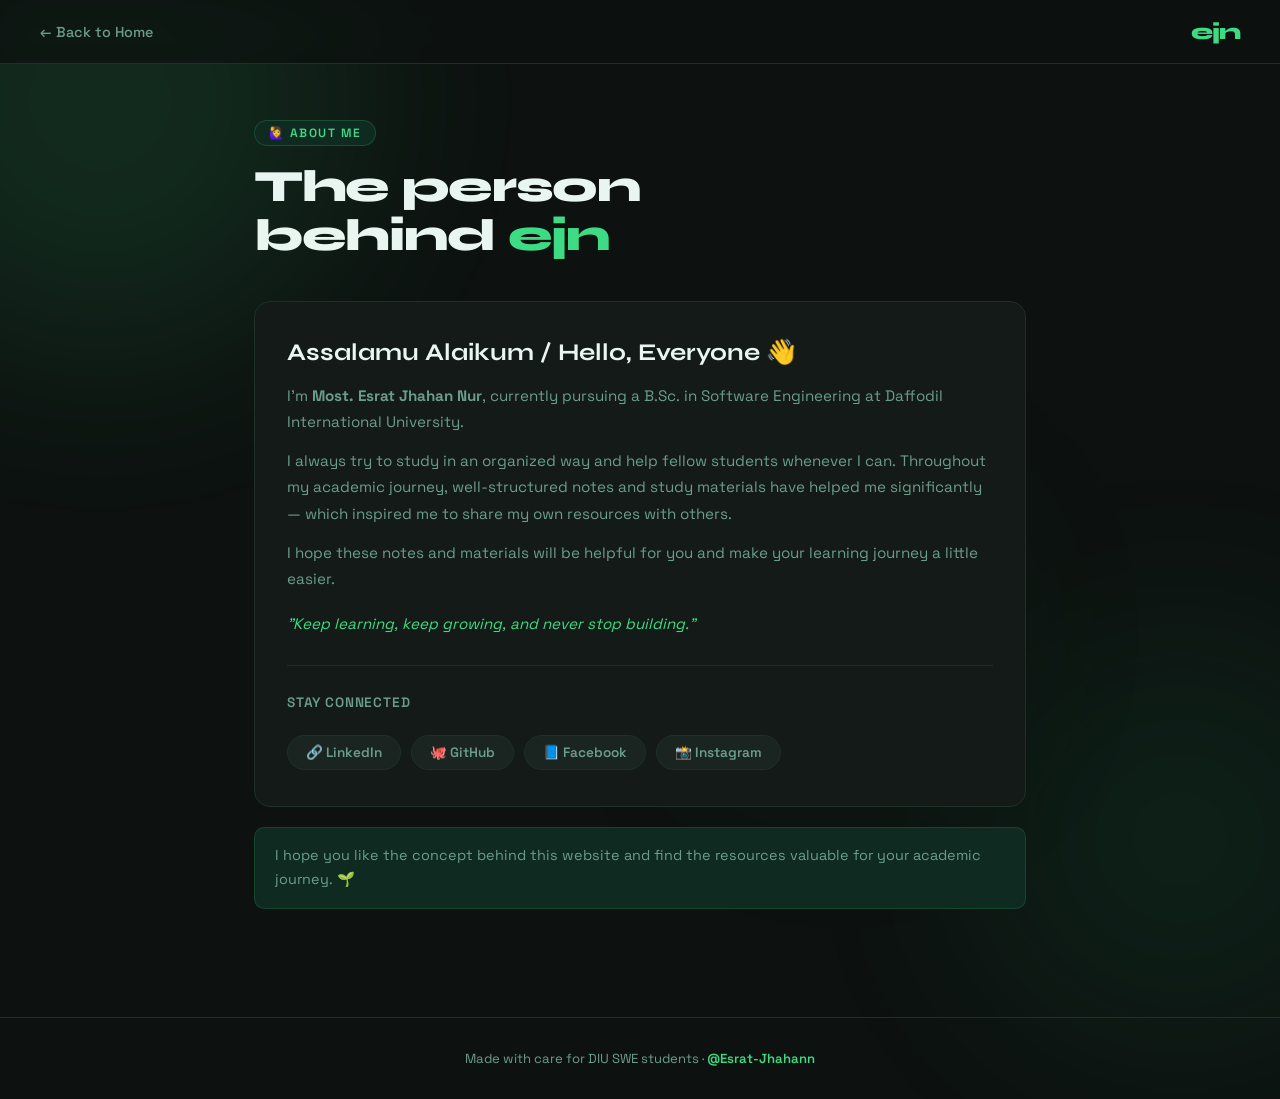
==== pages/about.html @ e7eee7cf "Add all files" ====
<!DOCTYPE html>
<html lang="en">
<head>
  <meta charset="UTF-8" />
  <meta name="viewport" content="width=device-width, initial-scale=1.0" />
  <title>About — EJN</title>
  <link rel="stylesheet" href="../style.css" />
  <link href="https://fonts.googleapis.com/css2?family=Space+Grotesk:wght@300;400;500;600;700&family=Syne:wght@400;600;700;800&display=swap" rel="stylesheet" />
</head>
<body>

  <div class="bg-blob blob-1"></div>
  <div class="bg-blob blob-2"></div>
  <div class="bg-blob blob-3"></div>

  <header class="back-nav">
    <a href="../index.html" class="back-btn">← Back to Home</a>
    <div class="back-logo">ejn</div>
  </header>

  <main class="subpage">
    <div class="subpage-header">
      <div class="subpage-tag">🙋‍♀️ About Me</div>
      <h1 class="subpage-title">The person<br/>behind <span style="color:var(--accent);">ejn</span></h1>
    </div>

    <div class="about-card">
      <div class="about-greeting">Assalamu Alaikum / Hello, Everyone 👋</div>
      <div class="about-body">
        <p>I'm <strong>Most. Esrat Jhahan Nur</strong>, currently pursuing a B.Sc. in Software Engineering at Daffodil International University.</p>
        <p>I always try to study in an organized way and help fellow students whenever I can. Throughout my academic journey, well-structured notes and study materials have helped me significantly — which inspired me to share my own resources with others.</p>
        <p>I hope these notes and materials will be helpful for you and make your learning journey a little easier.</p>
        <p style="margin-top: 18px; font-style: italic; color: var(--accent);">"Keep learning, keep growing, and never stop building."</p>
      </div>

      <div class="divider"></div>

      <div style="font-size:0.85rem; font-weight:600; color:var(--text-muted); margin-bottom:12px; letter-spacing:0.06em; text-transform:uppercase;">Stay connected</div>
      <div class="social-links">
        <a href="https://www.linkedin.com/in/esratjhahann" target="_blank" class="social-link">🔗 LinkedIn</a>
        <a href="https://github.com/es-ratt" target="_blank" class="social-link">🐙 GitHub</a>
        <a href="https://www.facebook.com/profile.php?id=61583359276476" target="_blank" class="social-link">📘 Facebook</a>
        <a href="https://www.instagram.com/its.esratt/" target="_blank" class="social-link">📸 Instagram</a>
      </div>
    </div>

    <div class="info-box">
      I hope you like the concept behind this website and find the resources valuable for your academic journey. 🌱
    </div>

  </main>

  <footer class="site-footer">
    <p>Made with care for DIU SWE students · <a href="https://www.facebook.com/profile.php?id=61583359276476" target="_blank">@Esrat-Jhahann</a></p>
  </footer>

  <script src="../script.js"></script>
</body>
</html>
---- style.css ----
/* =========================================
   EJN — Global Stylesheet
   Color palette (Dark Green Theme):
   --bg:        #0D1210  (deep dark)
   --surface:   #131A17  (dark green-tinted surface)
   --surface2:  #1A2420  (slightly lighter surface)
   --border:    #1F2E29  (subtle green border)
   --accent:    #3DDC84  (bright mint green)
   --accent2:   #1B8A5A  (forest green)
   --text-main: #E8F5F0  (soft white)
   --text-muted:#6B9E8A  (muted green-grey)
   --highlight: #0F2A20  (dark green tint)
   --highlight2:#112218  (deeper green tint)
   ========================================= */

*, *::before, *::after { box-sizing: border-box; margin: 0; padding: 0; }

:root {
  --bg: #0D1210;
  --surface: #131A17;
  --surface2: #1A2420;
  --border: #1F3028;
  --accent: #3DDC84;
  --accent2: #1B8A5A;
  --text-main: #E8F5F0;
  --text-muted: #6B9E8A;
  --highlight: #0F2A20;
  --highlight2: #112218;
  --radius: 16px;
  --radius-sm: 10px;
  --transition: 0.25s cubic-bezier(0.4,0,0.2,1);
  --font-display: 'Syne', sans-serif;
  --font-body: 'Space Grotesk', sans-serif;
}

html { scroll-behavior: smooth; }

body {
  font-family: var(--font-body);
  background: var(--bg);
  color: var(--text-main);
  min-height: 100vh;
  overflow-x: hidden;
  position: relative;
}

/* ---- Ambient blobs ---- */
.bg-blob {
  position: fixed;
  border-radius: 50%;
  filter: blur(100px);
  opacity: 0.12;
  pointer-events: none;
  z-index: 0;
}
.blob-1 {
  width: 500px; height: 500px;
  background: #3DDC84;
  top: -150px; left: -150px;
}
.blob-2 {
  width: 400px; height: 400px;
  background: #1B8A5A;
  bottom: 60px; right: -100px;
}
.blob-3 {
  width: 280px; height: 280px;
  background: #0A5C3A;
  top: 45%; left: 55%;
}

/* ---- Header ---- */
.site-header {
  position: fixed;
  top: 0; left: 0; right: 0;
  z-index: 100;
  display: flex;
  align-items: center;
  justify-content: space-between;
  padding: 18px 40px;
  background: rgba(13,18,16,0.85);
  backdrop-filter: blur(16px);
  border-bottom: 1px solid var(--border);
}

.logo {
  font-family: var(--font-display);
  font-size: 1.6rem;
  font-weight: 800;
  color: var(--accent);
  letter-spacing: -0.04em;
}

.site-nav {
  display: flex;
  gap: 28px;
}
.site-nav a {
  font-size: 0.9rem;
  font-weight: 500;
  color: var(--text-muted);
  text-decoration: none;
  transition: color var(--transition);
}
.site-nav a:hover { color: var(--accent); }

/* ---- Back nav ---- */
.back-nav {
  position: fixed;
  top: 0; left: 0; right: 0;
  z-index: 100;
  display: flex;
  align-items: center;
  justify-content: space-between;
  padding: 18px 40px;
  background: rgba(13,18,16,0.85);
  backdrop-filter: blur(16px);
  border-bottom: 1px solid var(--border);
}
.back-btn {
  font-family: var(--font-body);
  font-size: 0.9rem;
  font-weight: 500;
  color: var(--text-muted);
  text-decoration: none;
  display: flex;
  align-items: center;
  gap: 6px;
  transition: color var(--transition);
}
.back-btn:hover { color: var(--accent); }
.back-logo {
  font-family: var(--font-display);
  font-size: 1.4rem;
  font-weight: 800;
  color: var(--accent);
  letter-spacing: -0.04em;
}

/* ---- Hero ---- */
.hero {
  position: relative;
  z-index: 1;
  max-width: 900px;
  margin: 0 auto;
  padding: 140px 24px 80px;
  text-align: center;
}

.hero-tag {
  display: inline-block;
  font-size: 0.78rem;
  font-weight: 600;
  letter-spacing: 0.12em;
  text-transform: uppercase;
  color: var(--accent);
  background: var(--highlight);
  border: 1px solid rgba(61,220,132,0.2);
  border-radius: 100px;
  padding: 5px 16px;
  margin-bottom: 24px;
}

.hero-title {
  font-family: var(--font-display);
  font-size: clamp(2.8rem, 7vw, 5rem);
  font-weight: 800;
  line-height: 1.05;
  letter-spacing: -0.03em;
  color: var(--text-main);
  margin-bottom: 12px;
}

.hero-title .accent {
  color: var(--accent);
  text-shadow: 0 0 40px rgba(61,220,132,0.3);
}

.hero-by {
  font-size: 1rem;
  color: var(--text-muted);
  margin-bottom: 14px;
}

.author-link {
  color: var(--accent);
  font-weight: 600;
  text-decoration: none;
  border-bottom: 2px solid rgba(61,220,132,0.25);
  transition: border-color var(--transition), color var(--transition);
}
.author-link:hover {
  border-color: var(--accent);
  color: #5EEEA0;
}

.hero-desc {
  font-size: 1.05rem;
  color: var(--text-muted);
  max-width: 520px;
  margin: 0 auto 56px;
  line-height: 1.65;
}

/* ---- Navigation Grid ---- */
.nav-grid {
  display: grid;
  grid-template-columns: repeat(auto-fit, minmax(260px, 1fr));
  gap: 16px;
  text-align: left;
}

.nav-card {
  background: var(--surface);
  border: 1.5px solid var(--border);
  border-radius: var(--radius);
  padding: 24px 22px;
  text-decoration: none;
  color: var(--text-main);
  display: grid;
  grid-template-columns: 36px 1fr 24px;
  grid-template-rows: auto auto;
  column-gap: 12px;
  align-items: start;
  transition: border-color var(--transition), box-shadow var(--transition), transform var(--transition), background var(--transition);
  position: relative;
  overflow: hidden;
}

.nav-card::before {
  content: '';
  position: absolute;
  top: 0; left: 0;
  width: 3px;
  height: 100%;
  background: var(--accent);
  transform: scaleY(0);
  transform-origin: bottom;
  transition: transform var(--transition);
  border-radius: 0 2px 2px 0;
}

.nav-card:hover {
  border-color: var(--accent);
  box-shadow: 0 8px 32px rgba(61,220,132,0.1), 0 0 0 1px rgba(61,220,132,0.05);
  transform: translateY(-3px);
  background: var(--surface2);
}
.nav-card:hover::before { transform: scaleY(1); }

.highlight-card {
  background: var(--highlight);
  border-color: rgba(61,220,132,0.3);
}

.nav-card-icon {
  font-size: 1.4rem;
  grid-row: 1 / 3;
  grid-column: 1;
  display: flex;
  align-items: flex-start;
  padding-top: 2px;
}

.nav-card-title {
  font-family: var(--font-display);
  font-size: 0.95rem;
  font-weight: 700;
  color: var(--text-main);
  grid-column: 2;
  grid-row: 1;
  line-height: 1.3;
}

.nav-card-desc {
  font-size: 0.82rem;
  color: var(--text-muted);
  grid-column: 2;
  grid-row: 2;
  margin-top: 4px;
  line-height: 1.5;
}

.nav-card-arrow {
  grid-column: 3;
  grid-row: 1;
  font-size: 1rem;
  color: var(--accent);
  opacity: 0;
  transition: opacity var(--transition), transform var(--transition);
  transform: translateX(-4px);
}
.nav-card:hover .nav-card-arrow {
  opacity: 1;
  transform: translateX(0);
}

/* ---- Site footer ---- */
.site-footer {
  position: relative;
  z-index: 1;
  text-align: center;
  padding: 32px 24px;
  font-size: 0.82rem;
  color: var(--text-muted);
  border-top: 1px solid var(--border);
}
.site-footer a {
  color: var(--accent);
  text-decoration: none;
  font-weight: 600;
}

/* ==============================
   SUBPAGE LAYOUT
   ============================== */
.subpage {
  position: relative;
  z-index: 1;
  max-width: 820px;
  margin: 0 auto;
  padding: 120px 24px 80px;
}

.subpage-header {
  margin-bottom: 40px;
}

.subpage-tag {
  display: inline-block;
  font-size: 0.75rem;
  font-weight: 600;
  letter-spacing: 0.12em;
  text-transform: uppercase;
  color: var(--accent);
  background: var(--highlight);
  border: 1px solid rgba(61,220,132,0.2);
  border-radius: 100px;
  padding: 4px 14px;
  margin-bottom: 16px;
}

.subpage-title {
  font-family: var(--font-display);
  font-size: clamp(1.8rem, 4vw, 2.8rem);
  font-weight: 800;
  letter-spacing: -0.03em;
  color: var(--text-main);
  line-height: 1.1;
  margin-bottom: 12px;
}

.subpage-desc {
  font-size: 1rem;
  color: var(--text-muted);
  line-height: 1.65;
  max-width: 600px;
}

/* ---- Accordion ---- */
.accordion {
  display: flex;
  flex-direction: column;
  gap: 10px;
}

.accordion-item {
  background: var(--surface);
  border: 1.5px solid var(--border);
  border-radius: var(--radius-sm);
  overflow: hidden;
  transition: border-color var(--transition);
}

.accordion-item.open {
  border-color: var(--accent);
}

.accordion-trigger {
  width: 100%;
  background: none;
  border: none;
  cursor: pointer;
  padding: 18px 20px;
  display: flex;
  align-items: center;
  justify-content: space-between;
  gap: 12px;
  text-align: left;
  font-family: var(--font-display);
  font-size: 1rem;
  font-weight: 700;
  color: var(--text-main);
  transition: color var(--transition);
}
.accordion-item.open .accordion-trigger { color: var(--accent); }

.accordion-chevron {
  font-size: 0.8rem;
  transition: transform var(--transition);
  color: var(--text-muted);
  flex-shrink: 0;
}
.accordion-item.open .accordion-chevron { transform: rotate(180deg); }

.accordion-body {
  max-height: 0;
  overflow: hidden;
  padding: 0 20px;
  font-size: 0.9rem;
  color: var(--text-muted);
  line-height: 1.7;
  border-top: 0px solid var(--border);
  transition: max-height 0.35s cubic-bezier(0.4,0,0.2,1), padding 0.3s ease, border-top-width 0.1s ease;
}
.accordion-item.open .accordion-body {
  max-height: 600px;
  padding: 16px 20px 20px;
  border-top: 1px solid var(--border);
}

.accordion-body ul {
  list-style: none;
  margin-top: 12px;
  display: flex;
  flex-direction: column;
  gap: 6px;
}
.accordion-body ul li::before {
  content: '·';
  color: var(--accent);
  font-weight: 700;
  margin-right: 8px;
}
.accordion-body h3 {
  font-size: 0.88rem;
  font-weight: 700;
  color: var(--text-main);
  margin: 14px 0 6px;
}
.accordion-body h3:first-child { margin-top: 12px; }
.accordion-body p { margin-top: 8px; }

/* ---- Drive cards ---- */
.drive-list {
  display: flex;
  flex-direction: column;
  gap: 12px;
}

.drive-card {
  background: var(--surface);
  border: 1.5px solid var(--border);
  border-radius: var(--radius-sm);
  padding: 18px 20px;
  display: flex;
  align-items: center;
  justify-content: space-between;
  gap: 16px;
  transition: border-color var(--transition), box-shadow var(--transition), transform var(--transition), background var(--transition);
}
.drive-card:hover {
  border-color: var(--accent);
  box-shadow: 0 6px 24px rgba(61,220,132,0.1);
  transform: translateY(-2px);
  background: var(--surface2);
}

.drive-card-left { display: flex; align-items: center; gap: 14px; flex: 1; }
.drive-num {
  font-family: var(--font-display);
  font-size: 1.1rem;
  font-weight: 800;
  color: var(--accent);
  min-width: 28px;
}
.drive-label {
  font-weight: 600;
  font-size: 0.95rem;
  color: var(--text-main);
}
.drive-sub {
  font-size: 0.8rem;
  color: var(--text-muted);
  margin-top: 2px;
}

.drive-btn {
  display: inline-flex;
  align-items: center;
  gap: 6px;
  padding: 8px 18px;
  border-radius: 100px;
  background: var(--highlight);
  color: var(--accent);
  font-size: 0.82rem;
  font-weight: 600;
  text-decoration: none;
  border: 1.5px solid rgba(61,220,132,0.25);
  transition: background var(--transition), color var(--transition), border-color var(--transition);
  white-space: nowrap;
  flex-shrink: 0;
}
.drive-btn:hover {
  background: var(--accent);
  color: #0D1210;
  border-color: var(--accent);
}

.drive-btn-coming {
  background: var(--surface2);
  color: var(--text-muted);
  border-color: var(--border);
  cursor: default;
}
.drive-btn-coming:hover {
  background: var(--surface2);
  color: var(--text-muted);
  border-color: var(--border);
}

/* ---- Section block ---- */
.section-block {
  background: var(--surface);
  border: 1.5px solid var(--border);
  border-radius: var(--radius);
  padding: 28px 26px;
  margin-bottom: 20px;
}
.section-block-title {
  font-family: var(--font-display);
  font-size: 1rem;
  font-weight: 700;
  color: var(--text-main);
  margin-bottom: 16px;
  display: flex;
  align-items: center;
  gap: 8px;
}

/* ---- Info box ---- */
.info-box {
  background: var(--highlight);
  border: 1.5px solid rgba(61,220,132,0.15);
  border-radius: var(--radius-sm);
  padding: 16px 20px;
  font-size: 0.9rem;
  color: var(--text-muted);
  line-height: 1.65;
  margin-bottom: 28px;
}

/* ---- About page ---- */
.about-card {
  background: var(--surface);
  border: 1.5px solid var(--border);
  border-radius: var(--radius);
  padding: 36px 32px;
  margin-bottom: 20px;
}
.about-greeting {
  font-size: 1.5rem;
  font-family: var(--font-display);
  font-weight: 700;
  color: var(--text-main);
  margin-bottom: 16px;
}
.about-body {
  font-size: 0.95rem;
  color: var(--text-muted);
  line-height: 1.75;
}
.about-body p { margin-bottom: 12px; }

.social-links {
  display: flex;
  flex-wrap: wrap;
  gap: 10px;
  margin-top: 24px;
}
.social-link {
  display: inline-flex;
  align-items: center;
  gap: 7px;
  padding: 8px 18px;
  border-radius: 100px;
  border: 1.5px solid var(--border);
  font-size: 0.85rem;
  font-weight: 600;
  text-decoration: none;
  color: var(--text-muted);
  background: var(--surface2);
  transition: all var(--transition);
}
.social-link:hover {
  border-color: var(--accent);
  color: var(--accent);
  background: var(--highlight);
}

/* ---- Helpline ---- */
.help-card {
  background: var(--surface);
  border: 1.5px solid var(--border);
  border-radius: var(--radius);
  padding: 32px;
  margin-bottom: 16px;
  display: flex;
  align-items: center;
  gap: 20px;
  transition: border-color var(--transition), background var(--transition);
}
.help-card:hover {
  border-color: var(--accent);
  background: var(--surface2);
}
.help-icon {
  font-size: 2rem;
  flex-shrink: 0;
}
.help-label {
  font-size: 0.78rem;
  font-weight: 600;
  letter-spacing: 0.1em;
  text-transform: uppercase;
  color: var(--text-muted);
  margin-bottom: 4px;
}
.help-value {
  font-family: var(--font-display);
  font-size: 1.1rem;
  font-weight: 700;
  color: var(--text-main);
}
.help-value a {
  color: var(--accent);
  text-decoration: none;
}
.help-value a:hover { text-decoration: underline; }

/* ---- Animations ---- */
@keyframes fadeIn {
  from { opacity: 0; transform: translateY(8px); }
  to { opacity: 1; transform: translateY(0); }
}

/* ---- Divider ---- */
.divider {
  height: 1px;
  background: var(--border);
  margin: 28px 0;
}

/* ---- Responsive ---- */
@media (max-width: 640px) {
  .site-header, .back-nav { padding: 14px 18px; }
  .hero { padding: 110px 16px 60px; }
  .subpage { padding: 100px 16px 60px; }
  .nav-grid { grid-template-columns: 1fr; }
  .drive-card { flex-direction: column; align-items: flex-start; }
  .help-card { flex-direction: column; align-items: flex-start; }
  .about-card { padding: 24px 18px; }
}
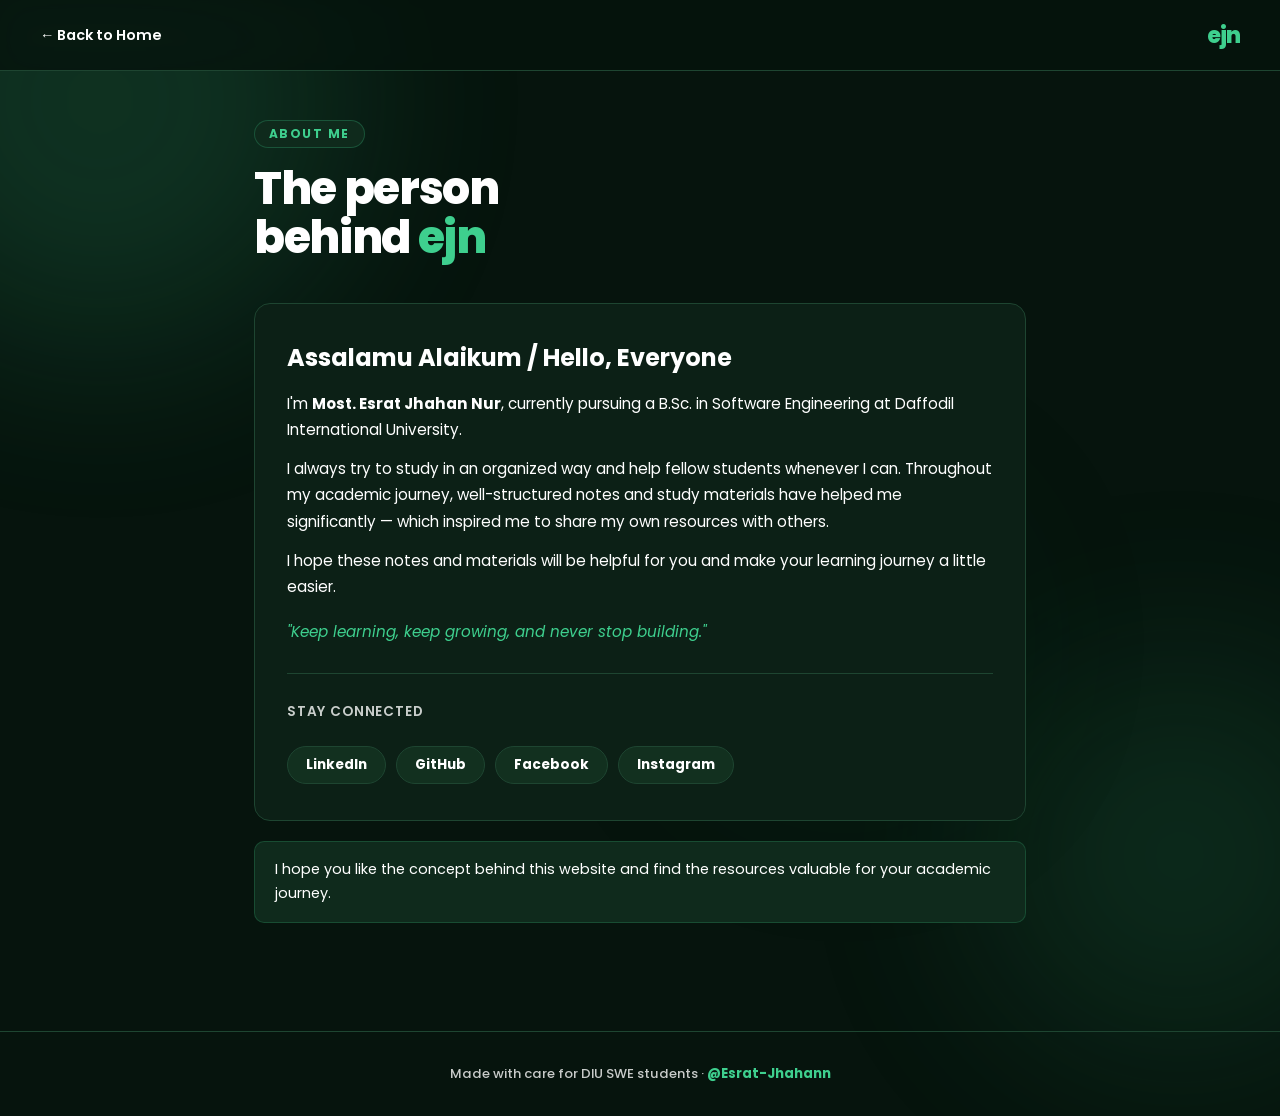
==== commit 073a05d2: "modification" ====
--- a/pages/about.html
+++ b/pages/about.html
@@ -5,7 +5,7 @@
   <meta name="viewport" content="width=device-width, initial-scale=1.0" />
   <title>About — EJN</title>
   <link rel="stylesheet" href="../style.css" />
-  <link href="https://fonts.googleapis.com/css2?family=Space+Grotesk:wght@300;400;500;600;700&family=Syne:wght@400;600;700;800&display=swap" rel="stylesheet" />
+  <link href="https://fonts.googleapis.com/css2?family=Poppins:wght@400;500;600;700;800&display=swap" rel="stylesheet" />
 </head>
 <body>
 
@@ -20,12 +20,12 @@
 
   <main class="subpage">
     <div class="subpage-header">
-      <div class="subpage-tag">🙋‍♀️ About Me</div>
+      <div class="subpage-tag">About Me</div>
       <h1 class="subpage-title">The person<br/>behind <span style="color:var(--accent);">ejn</span></h1>
     </div>
 
     <div class="about-card">
-      <div class="about-greeting">Assalamu Alaikum / Hello, Everyone 👋</div>
+      <div class="about-greeting">Assalamu Alaikum / Hello, Everyone</div>
       <div class="about-body">
         <p>I'm <strong>Most. Esrat Jhahan Nur</strong>, currently pursuing a B.Sc. in Software Engineering at Daffodil International University.</p>
         <p>I always try to study in an organized way and help fellow students whenever I can. Throughout my academic journey, well-structured notes and study materials have helped me significantly — which inspired me to share my own resources with others.</p>
@@ -37,15 +37,15 @@
 
       <div style="font-size:0.85rem; font-weight:600; color:var(--text-muted); margin-bottom:12px; letter-spacing:0.06em; text-transform:uppercase;">Stay connected</div>
       <div class="social-links">
-        <a href="https://www.linkedin.com/in/esratjhahann" target="_blank" class="social-link">🔗 LinkedIn</a>
-        <a href="https://github.com/es-ratt" target="_blank" class="social-link">🐙 GitHub</a>
-        <a href="https://www.facebook.com/profile.php?id=61583359276476" target="_blank" class="social-link">📘 Facebook</a>
-        <a href="https://www.instagram.com/its.esratt/" target="_blank" class="social-link">📸 Instagram</a>
+        <a href="https://www.linkedin.com/in/esratjhahann" target="_blank" class="social-link">LinkedIn</a>
+        <a href="https://github.com/es-ratt" target="_blank" class="social-link">GitHub</a>
+        <a href="https://www.facebook.com/profile.php?id=61583359276476" target="_blank" class="social-link">Facebook</a>
+        <a href="https://www.instagram.com/its.esratt/" target="_blank" class="social-link">Instagram</a>
       </div>
     </div>
 
     <div class="info-box">
-      I hope you like the concept behind this website and find the resources valuable for your academic journey. 🌱
+      I hope you like the concept behind this website and find the resources valuable for your academic journey.
     </div>
 
   </main>
--- a/style.css
+++ b/style.css
@@ -1,42 +1,43 @@
 /* =========================================
    EJN — Global Stylesheet
    Color palette (Dark Green Theme):
-   --bg:        #0D1210  (deep dark)
-   --surface:   #131A17  (dark green-tinted surface)
-   --surface2:  #1A2420  (slightly lighter surface)
-   --border:    #1F2E29  (subtle green border)
-   --accent:    #3DDC84  (bright mint green)
-   --accent2:   #1B8A5A  (forest green)
-   --text-main: #E8F5F0  (soft white)
-   --text-muted:#6B9E8A  (muted green-grey)
-   --highlight: #0F2A20  (dark green tint)
-   --highlight2:#112218  (deeper green tint)
+   --bg:        #06140D  (deep dark green-black)
+   --surface:   #0C2016  (dark green surface)
+   --surface2:  #12301F  (slightly lighter surface)
+   --border:    #1E4531  (subtle green border)
+   --accent:    #3ECF8E  (bright emerald green)
+   --accent2:   #2E9E68  (deep green)
+   --text-main: #FFFFFF  (white)
+   --text-muted:#E4F1EA  (soft white, faint green tint)
+   --highlight: #0F2A1C  (dark green tint)
+   --highlight2:#0A2015  (deeper green tint)
    ========================================= */
 
 *, *::before, *::after { box-sizing: border-box; margin: 0; padding: 0; }
 
 :root {
-  --bg: #0D1210;
-  --surface: #131A17;
-  --surface2: #1A2420;
-  --border: #1F3028;
-  --accent: #3DDC84;
-  --accent2: #1B8A5A;
-  --text-main: #E8F5F0;
-  --text-muted: #6B9E8A;
-  --highlight: #0F2A20;
-  --highlight2: #112218;
+  --bg: #06140D;
+  --surface: #0C2016;
+  --surface2: #12301F;
+  --border: #1E4531;
+  --accent: #3ECF8E;
+  --accent2: #2E9E68;
+  --text-main: #FFFFFF;
+  --text-muted: rgba(255,255,255,0.78);
+  --highlight: #0F2A1C;
+  --highlight2: #0A2015;
   --radius: 16px;
   --radius-sm: 10px;
   --transition: 0.25s cubic-bezier(0.4,0,0.2,1);
-  --font-display: 'Syne', sans-serif;
-  --font-body: 'Space Grotesk', sans-serif;
+  --font-display: 'Poppins', sans-serif;
+  --font-body: 'Poppins', sans-serif;
 }
 
 html { scroll-behavior: smooth; }
 
 body {
   font-family: var(--font-body);
+  font-weight: 500;
   background: var(--bg);
   color: var(--text-main);
   min-height: 100vh;
@@ -49,23 +50,23 @@
   position: fixed;
   border-radius: 50%;
   filter: blur(100px);
-  opacity: 0.12;
+  opacity: 0.16;
   pointer-events: none;
   z-index: 0;
 }
 .blob-1 {
   width: 500px; height: 500px;
-  background: #3DDC84;
+  background: #3ECF8E;
   top: -150px; left: -150px;
 }
 .blob-2 {
   width: 400px; height: 400px;
-  background: #1B8A5A;
+  background: #2E9E68;
   bottom: 60px; right: -100px;
 }
 .blob-3 {
   width: 280px; height: 280px;
-  background: #0A5C3A;
+  background: #145C36;
   top: 45%; left: 55%;
 }
 
@@ -78,7 +79,7 @@
   align-items: center;
   justify-content: space-between;
   padding: 18px 40px;
-  background: rgba(13,18,16,0.85);
+  background: rgba(6,20,13,0.88);
   backdrop-filter: blur(16px);
   border-bottom: 1px solid var(--border);
 }
@@ -97,8 +98,8 @@
 }
 .site-nav a {
   font-size: 0.9rem;
-  font-weight: 500;
-  color: var(--text-muted);
+  font-weight: 600;
+  color: var(--text-main);
   text-decoration: none;
   transition: color var(--transition);
 }
@@ -113,15 +114,15 @@
   align-items: center;
   justify-content: space-between;
   padding: 18px 40px;
-  background: rgba(13,18,16,0.85);
+  background: rgba(6,20,13,0.88);
   backdrop-filter: blur(16px);
   border-bottom: 1px solid var(--border);
 }
 .back-btn {
   font-family: var(--font-body);
   font-size: 0.9rem;
-  font-weight: 500;
-  color: var(--text-muted);
+  font-weight: 600;
+  color: var(--text-main);
   text-decoration: none;
   display: flex;
   align-items: center;
@@ -150,12 +151,12 @@
 .hero-tag {
   display: inline-block;
   font-size: 0.78rem;
-  font-weight: 600;
+  font-weight: 700;
   letter-spacing: 0.12em;
   text-transform: uppercase;
   color: var(--accent);
   background: var(--highlight);
-  border: 1px solid rgba(61,220,132,0.2);
+  border: 1px solid rgba(62,207,142,0.25);
   border-radius: 100px;
   padding: 5px 16px;
   margin-bottom: 24px;
@@ -173,33 +174,35 @@
 
 .hero-title .accent {
   color: var(--accent);
-  text-shadow: 0 0 40px rgba(61,220,132,0.3);
+  text-shadow: 0 0 40px rgba(62,207,142,0.35);
 }
 
 .hero-by {
   font-size: 1rem;
-  color: var(--text-muted);
+  color: var(--text-main);
   margin-bottom: 14px;
+  font-weight: 500;
 }
 
 .author-link {
   color: var(--accent);
-  font-weight: 600;
+  font-weight: 700;
   text-decoration: none;
-  border-bottom: 2px solid rgba(61,220,132,0.25);
+  border-bottom: 2px solid rgba(62,207,142,0.3);
   transition: border-color var(--transition), color var(--transition);
 }
 .author-link:hover {
   border-color: var(--accent);
-  color: #5EEEA0;
+  color: #7CF0B4;
 }
 
 .hero-desc {
   font-size: 1.05rem;
-  color: var(--text-muted);
-  max-width: 520px;
+  color: var(--text-main);
+  max-width: 560px;
   margin: 0 auto 56px;
   line-height: 1.65;
+  font-weight: 400;
 }
 
 /* ---- Navigation Grid ---- */
@@ -218,7 +221,7 @@
   text-decoration: none;
   color: var(--text-main);
   display: grid;
-  grid-template-columns: 36px 1fr 24px;
+  grid-template-columns: 1fr 24px;
   grid-template-rows: auto auto;
   column-gap: 12px;
   align-items: start;
@@ -242,7 +245,7 @@
 
 .nav-card:hover {
   border-color: var(--accent);
-  box-shadow: 0 8px 32px rgba(61,220,132,0.1), 0 0 0 1px rgba(61,220,132,0.05);
+  box-shadow: 0 8px 32px rgba(62,207,142,0.14), 0 0 0 1px rgba(62,207,142,0.06);
   transform: translateY(-3px);
   background: var(--surface2);
 }
@@ -250,24 +253,15 @@
 
 .highlight-card {
   background: var(--highlight);
-  border-color: rgba(61,220,132,0.3);
-}
-
-.nav-card-icon {
-  font-size: 1.4rem;
-  grid-row: 1 / 3;
+  border-color: rgba(62,207,142,0.35);
+}
+
+.nav-card-title {
+  font-family: var(--font-display);
+  font-size: 0.95rem;
+  font-weight: 700;
+  color: var(--text-main);
   grid-column: 1;
-  display: flex;
-  align-items: flex-start;
-  padding-top: 2px;
-}
-
-.nav-card-title {
-  font-family: var(--font-display);
-  font-size: 0.95rem;
-  font-weight: 700;
-  color: var(--text-main);
-  grid-column: 2;
   grid-row: 1;
   line-height: 1.3;
 }
@@ -275,14 +269,15 @@
 .nav-card-desc {
   font-size: 0.82rem;
   color: var(--text-muted);
-  grid-column: 2;
+  grid-column: 1;
   grid-row: 2;
   margin-top: 4px;
   line-height: 1.5;
+  font-weight: 400;
 }
 
 .nav-card-arrow {
-  grid-column: 3;
+  grid-column: 2;
   grid-row: 1;
   font-size: 1rem;
   color: var(--accent);
@@ -304,11 +299,12 @@
   font-size: 0.82rem;
   color: var(--text-muted);
   border-top: 1px solid var(--border);
+  font-weight: 500;
 }
 .site-footer a {
   color: var(--accent);
   text-decoration: none;
-  font-weight: 600;
+  font-weight: 700;
 }
 
 /* ==============================
@@ -329,12 +325,12 @@
 .subpage-tag {
   display: inline-block;
   font-size: 0.75rem;
-  font-weight: 600;
+  font-weight: 700;
   letter-spacing: 0.12em;
   text-transform: uppercase;
   color: var(--accent);
   background: var(--highlight);
-  border: 1px solid rgba(61,220,132,0.2);
+  border: 1px solid rgba(62,207,142,0.25);
   border-radius: 100px;
   padding: 4px 14px;
   margin-bottom: 16px;
@@ -352,9 +348,10 @@
 
 .subpage-desc {
   font-size: 1rem;
-  color: var(--text-muted);
+  color: var(--text-main);
   line-height: 1.65;
   max-width: 600px;
+  font-weight: 400;
 }
 
 /* ---- Accordion ---- */
@@ -414,7 +411,7 @@
   transition: max-height 0.35s cubic-bezier(0.4,0,0.2,1), padding 0.3s ease, border-top-width 0.1s ease;
 }
 .accordion-item.open .accordion-body {
-  max-height: 600px;
+  max-height: 700px;
   padding: 16px 20px 20px;
   border-top: 1px solid var(--border);
 }
@@ -461,7 +458,7 @@
 }
 .drive-card:hover {
   border-color: var(--accent);
-  box-shadow: 0 6px 24px rgba(61,220,132,0.1);
+  box-shadow: 0 6px 24px rgba(62,207,142,0.14);
   transform: translateY(-2px);
   background: var(--surface2);
 }
@@ -475,7 +472,7 @@
   min-width: 28px;
 }
 .drive-label {
-  font-weight: 600;
+  font-weight: 700;
   font-size: 0.95rem;
   color: var(--text-main);
 }
@@ -483,6 +480,7 @@
   font-size: 0.8rem;
   color: var(--text-muted);
   margin-top: 2px;
+  font-weight: 400;
 }
 
 .drive-btn {
@@ -494,16 +492,16 @@
   background: var(--highlight);
   color: var(--accent);
   font-size: 0.82rem;
-  font-weight: 600;
+  font-weight: 700;
   text-decoration: none;
-  border: 1.5px solid rgba(61,220,132,0.25);
+  border: 1.5px solid rgba(62,207,142,0.3);
   transition: background var(--transition), color var(--transition), border-color var(--transition);
   white-space: nowrap;
   flex-shrink: 0;
 }
 .drive-btn:hover {
   background: var(--accent);
-  color: #0D1210;
+  color: #06140D;
   border-color: var(--accent);
 }
 
@@ -541,13 +539,14 @@
 /* ---- Info box ---- */
 .info-box {
   background: var(--highlight);
-  border: 1.5px solid rgba(61,220,132,0.15);
+  border: 1.5px solid rgba(62,207,142,0.2);
   border-radius: var(--radius-sm);
   padding: 16px 20px;
   font-size: 0.9rem;
-  color: var(--text-muted);
+  color: var(--text-main);
   line-height: 1.65;
   margin-bottom: 28px;
+  font-weight: 400;
 }
 
 /* ---- About page ---- */
@@ -567,8 +566,9 @@
 }
 .about-body {
   font-size: 0.95rem;
-  color: var(--text-muted);
+  color: var(--text-main);
   line-height: 1.75;
+  font-weight: 400;
 }
 .about-body p { margin-bottom: 12px; }
 
@@ -586,9 +586,9 @@
   border-radius: 100px;
   border: 1.5px solid var(--border);
   font-size: 0.85rem;
-  font-weight: 600;
+  font-weight: 700;
   text-decoration: none;
-  color: var(--text-muted);
+  color: var(--text-main);
   background: var(--surface2);
   transition: all var(--transition);
 }
@@ -614,13 +614,9 @@
   border-color: var(--accent);
   background: var(--surface2);
 }
-.help-icon {
-  font-size: 2rem;
-  flex-shrink: 0;
-}
 .help-label {
   font-size: 0.78rem;
-  font-weight: 600;
+  font-weight: 700;
   letter-spacing: 0.1em;
   text-transform: uppercase;
   color: var(--text-muted);
@@ -638,10 +634,85 @@
 }
 .help-value a:hover { text-decoration: underline; }
 
+/* ---- Cloud badges (Previous Questions page) ---- */
+.cloud-groups {
+  display: flex;
+  flex-direction: column;
+  gap: 26px;
+}
+.cloud-row-label {
+  font-family: var(--font-display);
+  font-size: 0.82rem;
+  font-weight: 700;
+  letter-spacing: 0.1em;
+  text-transform: uppercase;
+  color: var(--accent);
+  margin-bottom: 12px;
+}
+.cloud-row {
+  display: flex;
+  flex-wrap: wrap;
+  gap: 18px;
+}
+.cloud-shape {
+  position: relative;
+  width: 130px;
+  height: 88px;
+  display: flex;
+  align-items: center;
+  justify-content: center;
+  background: var(--surface2);
+  border: 1.5px solid var(--border);
+  border-radius: 50px;
+  transition: border-color var(--transition), transform var(--transition), background var(--transition);
+}
+.cloud-shape::before,
+.cloud-shape::after {
+  content: '';
+  position: absolute;
+  background: inherit;
+  border: 1.5px solid var(--border);
+  border-radius: 50%;
+  transition: border-color var(--transition);
+}
+.cloud-shape::before {
+  width: 52px; height: 52px;
+  top: -22px; left: 18px;
+}
+.cloud-shape::after {
+  width: 40px; height: 40px;
+  top: -16px; right: 20px;
+}
+.cloud-shape:hover {
+  border-color: var(--accent);
+  transform: translateY(-3px);
+  background: var(--highlight);
+}
+.cloud-shape:hover::before,
+.cloud-shape:hover::after {
+  border-color: var(--accent);
+}
+.cloud-label {
+  position: relative;
+  z-index: 2;
+  font-family: var(--font-display);
+  font-weight: 700;
+  font-size: 0.88rem;
+  color: var(--text-main);
+  text-transform: capitalize;
+}
+
 /* ---- Animations ---- */
 @keyframes fadeIn {
   from { opacity: 0; transform: translateY(8px); }
   to { opacity: 1; transform: translateY(0); }
+}
+@keyframes fadeOutPage {
+  from { opacity: 1; transform: translateY(0); }
+  to { opacity: 0; transform: translateY(-10px); }
+}
+body.page-exit {
+  animation: fadeOutPage 0.35s cubic-bezier(0.4,0,0.2,1) forwards;
 }
 
 /* ---- Divider ---- */
@@ -660,4 +731,5 @@
   .drive-card { flex-direction: column; align-items: flex-start; }
   .help-card { flex-direction: column; align-items: flex-start; }
   .about-card { padding: 24px 18px; }
+  .cloud-shape { width: 110px; height: 78px; }
 }
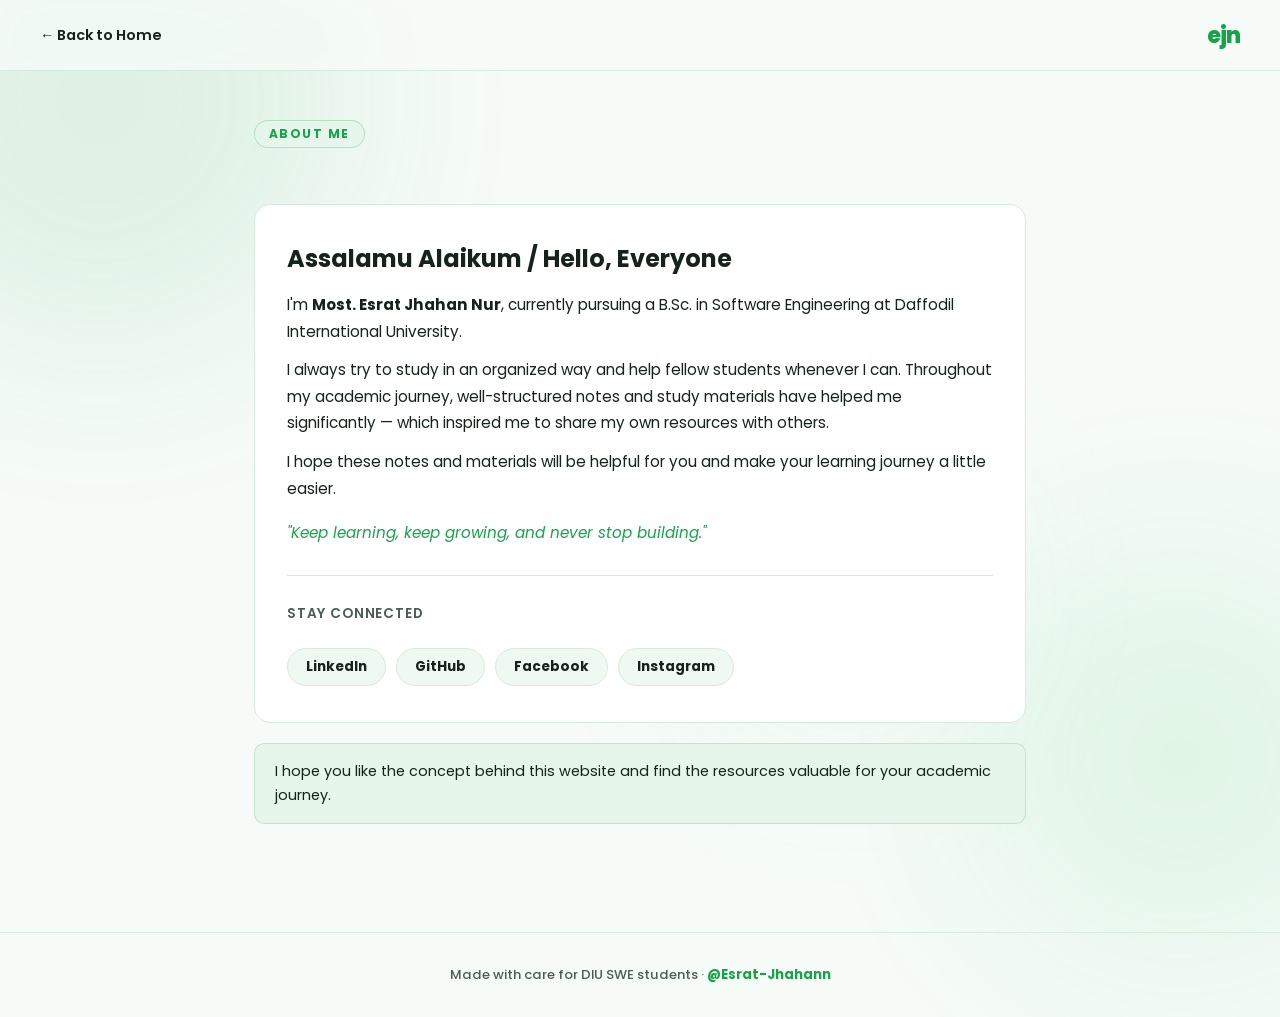
==== commit 57b9108c: "Initial commit for Netlify" ====
--- a/pages/about.html
+++ b/pages/about.html
@@ -21,7 +21,7 @@
   <main class="subpage">
     <div class="subpage-header">
       <div class="subpage-tag">About Me</div>
-      <h1 class="subpage-title">The person<br/>behind <span style="color:var(--accent);">ejn</span></h1>
+      <!-- <h1 class="subpage-title">The person<br/>behind <span style="color:var(--accent);">ejn</span></h1> -->
     </div>
 
     <div class="about-card">
--- a/style.css
+++ b/style.css
@@ -1,31 +1,31 @@
 /* =========================================
    EJN — Global Stylesheet
-   Color palette (Dark Green Theme):
-   --bg:        #06140D  (deep dark green-black)
-   --surface:   #0C2016  (dark green surface)
-   --surface2:  #12301F  (slightly lighter surface)
-   --border:    #1E4531  (subtle green border)
-   --accent:    #3ECF8E  (bright emerald green)
-   --accent2:   #2E9E68  (deep green)
-   --text-main: #FFFFFF  (white)
-   --text-muted:#E4F1EA  (soft white, faint green tint)
-   --highlight: #0F2A1C  (dark green tint)
-   --highlight2:#0A2015  (deeper green tint)
+   Color palette (Light / Green Theme):
+   --bg:        #F6FBF7  (soft off-white, faint green tint)
+   --surface:   #FFFFFF  (white cards)
+   --surface2:  #EFF8F1  (light green-tinted surface, hover state)
+   --border:    #D7EBDC  (soft green border)
+   --accent:    #16A34A  (fresh green)
+   --accent2:   #15803D  (deep green)
+   --text-main: #16231A  (near-black, slight green tint)
+   --text-muted:#4B5D53  (muted gray-green)
+   --highlight: #E7F6EB  (light green tint)
+   --highlight2:#DCF2E2  (deeper light green tint)
    ========================================= */
 
 *, *::before, *::after { box-sizing: border-box; margin: 0; padding: 0; }
 
 :root {
-  --bg: #06140D;
-  --surface: #0C2016;
-  --surface2: #12301F;
-  --border: #1E4531;
-  --accent: #3ECF8E;
-  --accent2: #2E9E68;
-  --text-main: #FFFFFF;
-  --text-muted: rgba(255,255,255,0.78);
-  --highlight: #0F2A1C;
-  --highlight2: #0A2015;
+  --bg: #F6FBF7;
+  --surface: #FFFFFF;
+  --surface2: #EFF8F1;
+  --border: #D7EBDC;
+  --accent: #16A34A;
+  --accent2: #15803D;
+  --text-main: #16231A;
+  --text-muted: #4B5D53;
+  --highlight: #E7F6EB;
+  --highlight2: #DCF2E2;
   --radius: 16px;
   --radius-sm: 10px;
   --transition: 0.25s cubic-bezier(0.4,0,0.2,1);
@@ -50,23 +50,23 @@
   position: fixed;
   border-radius: 50%;
   filter: blur(100px);
-  opacity: 0.16;
+  opacity: 0.10;
   pointer-events: none;
   z-index: 0;
 }
 .blob-1 {
   width: 500px; height: 500px;
-  background: #3ECF8E;
+  background: #16A34A;
   top: -150px; left: -150px;
 }
 .blob-2 {
   width: 400px; height: 400px;
-  background: #2E9E68;
+  background: #22C55E;
   bottom: 60px; right: -100px;
 }
 .blob-3 {
   width: 280px; height: 280px;
-  background: #145C36;
+  background: #86EFAC;
   top: 45%; left: 55%;
 }
 
@@ -79,7 +79,7 @@
   align-items: center;
   justify-content: space-between;
   padding: 18px 40px;
-  background: rgba(6,20,13,0.88);
+  background: rgba(246,251,247,0.88);
   backdrop-filter: blur(16px);
   border-bottom: 1px solid var(--border);
 }
@@ -114,7 +114,7 @@
   align-items: center;
   justify-content: space-between;
   padding: 18px 40px;
-  background: rgba(6,20,13,0.88);
+  background: rgba(246,251,247,0.88);
   backdrop-filter: blur(16px);
   border-bottom: 1px solid var(--border);
 }
@@ -156,7 +156,7 @@
   text-transform: uppercase;
   color: var(--accent);
   background: var(--highlight);
-  border: 1px solid rgba(62,207,142,0.25);
+  border: 1px solid rgba(22,163,74,0.25);
   border-radius: 100px;
   padding: 5px 16px;
   margin-bottom: 24px;
@@ -174,7 +174,6 @@
 
 .hero-title .accent {
   color: var(--accent);
-  text-shadow: 0 0 40px rgba(62,207,142,0.35);
 }
 
 .hero-by {
@@ -188,17 +187,17 @@
   color: var(--accent);
   font-weight: 700;
   text-decoration: none;
-  border-bottom: 2px solid rgba(62,207,142,0.3);
+  border-bottom: 2px solid rgba(22,163,74,0.3);
   transition: border-color var(--transition), color var(--transition);
 }
 .author-link:hover {
   border-color: var(--accent);
-  color: #7CF0B4;
+  color: var(--accent2);
 }
 
 .hero-desc {
   font-size: 1.05rem;
-  color: var(--text-main);
+  color: var(--text-muted);
   max-width: 560px;
   margin: 0 auto 56px;
   line-height: 1.65;
@@ -211,6 +210,12 @@
   grid-template-columns: repeat(auto-fit, minmax(260px, 1fr));
   gap: 16px;
   text-align: left;
+}
+
+.nav-grid-bottom {
+  grid-template-columns: repeat(2, minmax(260px, 320px));
+  justify-content: center;
+  margin-top: 16px;
 }
 
 .nav-card {
@@ -228,6 +233,7 @@
   transition: border-color var(--transition), box-shadow var(--transition), transform var(--transition), background var(--transition);
   position: relative;
   overflow: hidden;
+  box-shadow: 0 2px 8px rgba(22,163,74,0.05);
 }
 
 .nav-card::before {
@@ -245,7 +251,7 @@
 
 .nav-card:hover {
   border-color: var(--accent);
-  box-shadow: 0 8px 32px rgba(62,207,142,0.14), 0 0 0 1px rgba(62,207,142,0.06);
+  box-shadow: 0 8px 32px rgba(22,163,74,0.14), 0 0 0 1px rgba(22,163,74,0.06);
   transform: translateY(-3px);
   background: var(--surface2);
 }
@@ -253,7 +259,7 @@
 
 .highlight-card {
   background: var(--highlight);
-  border-color: rgba(62,207,142,0.35);
+  border-color: rgba(22,163,74,0.35);
 }
 
 .nav-card-title {
@@ -288,6 +294,58 @@
 .nav-card:hover .nav-card-arrow {
   opacity: 1;
   transform: translateX(0);
+}
+
+/* ---- Sticky-note module cards (hanging from a thread) ---- */
+.note-card {
+  position: relative;
+  overflow: visible;
+  margin-top: 30px;
+  background: var(--surface);
+  border-color: var(--border);
+  transform-origin: top center;
+  animation: noteSwing 3.6s ease-in-out infinite;
+  box-shadow: 0 6px 16px rgba(22,163,74,0.10), 0 2px 4px rgba(0,0,0,0.04);
+}
+
+/* thread */
+.note-card::before {
+  content: '';
+  position: absolute;
+  top: -20px;
+  left: 50%;
+  width: 2px;
+  height: 20px;
+  background: var(--border);
+  transform: translateX(-50%);
+  z-index: 2;
+}
+
+/* pin at top of thread */
+.note-card::after {
+  content: '';
+  position: absolute;
+  top: -25px;
+  left: 50%;
+  width: 9px;
+  height: 9px;
+  border-radius: 50%;
+  background: var(--accent);
+  border: 2px solid var(--surface);
+  transform: translateX(-50%);
+  z-index: 3;
+}
+
+@keyframes noteSwing {
+  0%, 100% { transform: rotate(-1.5deg); }
+  50% { transform: rotate(1.5deg); }
+}
+
+.note-card:hover {
+  animation-play-state: paused;
+  transform: rotate(0deg) translateY(-4px);
+  border-color: var(--accent);
+  background: var(--surface2);
 }
 
 /* ---- Site footer ---- */
@@ -330,7 +388,7 @@
   text-transform: uppercase;
   color: var(--accent);
   background: var(--highlight);
-  border: 1px solid rgba(62,207,142,0.25);
+  border: 1px solid rgba(22,163,74,0.25);
   border-radius: 100px;
   padding: 4px 14px;
   margin-bottom: 16px;
@@ -348,7 +406,7 @@
 
 .subpage-desc {
   font-size: 1rem;
-  color: var(--text-main);
+  color: var(--text-muted);
   line-height: 1.65;
   max-width: 600px;
   font-weight: 400;
@@ -411,7 +469,7 @@
   transition: max-height 0.35s cubic-bezier(0.4,0,0.2,1), padding 0.3s ease, border-top-width 0.1s ease;
 }
 .accordion-item.open .accordion-body {
-  max-height: 700px;
+  max-height: 2400px;
   padding: 16px 20px 20px;
   border-top: 1px solid var(--border);
 }
@@ -458,7 +516,7 @@
 }
 .drive-card:hover {
   border-color: var(--accent);
-  box-shadow: 0 6px 24px rgba(62,207,142,0.14);
+  box-shadow: 0 6px 24px rgba(22,163,74,0.14);
   transform: translateY(-2px);
   background: var(--surface2);
 }
@@ -494,14 +552,14 @@
   font-size: 0.82rem;
   font-weight: 700;
   text-decoration: none;
-  border: 1.5px solid rgba(62,207,142,0.3);
+  border: 1.5px solid rgba(22,163,74,0.3);
   transition: background var(--transition), color var(--transition), border-color var(--transition);
   white-space: nowrap;
   flex-shrink: 0;
 }
 .drive-btn:hover {
   background: var(--accent);
-  color: #06140D;
+  color: #FFFFFF;
   border-color: var(--accent);
 }
 
@@ -539,7 +597,7 @@
 /* ---- Info box ---- */
 .info-box {
   background: var(--highlight);
-  border: 1.5px solid rgba(62,207,142,0.2);
+  border: 1.5px solid rgba(22,163,74,0.2);
   border-radius: var(--radius-sm);
   padding: 16px 20px;
   font-size: 0.9rem;
@@ -547,6 +605,182 @@
   line-height: 1.65;
   margin-bottom: 28px;
   font-weight: 400;
+}
+
+/* ==============================
+   NOTES-JUNIORS: Mid/Final choice, semester grid, course purchase
+   ============================== */
+
+/* Big Mid / Final choice cards */
+.term-choice-grid {
+  display: grid;
+  grid-template-columns: 1fr 1fr;
+  gap: 20px;
+  margin-bottom: 8px;
+}
+.term-choice-card {
+  background: var(--surface);
+  border: 2px solid var(--border);
+  border-radius: var(--radius);
+  padding: 32px 24px;
+  text-align: center;
+  cursor: pointer;
+  transition: border-color var(--transition), box-shadow var(--transition), transform var(--transition), background var(--transition);
+}
+.term-choice-card:hover {
+  border-color: var(--accent);
+  box-shadow: 0 8px 28px rgba(22,163,74,0.15);
+  transform: translateY(-3px);
+  background: var(--highlight);
+}
+.term-choice-card.active {
+  border-color: var(--accent);
+  background: var(--highlight);
+}
+.term-choice-icon { font-size: 1.8rem; margin-bottom: 10px; }
+.term-choice-title {
+  font-family: var(--font-display);
+  font-size: 1.15rem;
+  font-weight: 800;
+  color: var(--text-main);
+}
+.term-choice-sub {
+  font-size: 0.82rem;
+  color: var(--text-muted);
+  margin-top: 4px;
+}
+
+/* Semester grid (shown after Mid/Final picked) */
+.semester-panel { display: none; margin-top: 28px; }
+.semester-panel.active { display: block; }
+
+.semester-grid {
+  display: grid;
+  grid-template-columns: repeat(auto-fit, minmax(280px, 1fr));
+  gap: 16px;
+}
+
+.semester-card {
+  background: var(--surface);
+  border: 1.5px solid var(--border);
+  border-radius: var(--radius);
+  padding: 20px 22px;
+}
+.semester-card.coming-soon {
+  opacity: 0.6;
+}
+.semester-card-title {
+  font-family: var(--font-display);
+  font-weight: 700;
+  font-size: 1rem;
+  color: var(--text-main);
+  margin-bottom: 4px;
+}
+.semester-card-tag {
+  display: inline-block;
+  font-size: 0.7rem;
+  font-weight: 700;
+  color: var(--accent);
+  background: var(--highlight);
+  border-radius: 100px;
+  padding: 2px 10px;
+  margin-bottom: 12px;
+}
+.semester-card-tag.soon {
+  color: var(--text-muted);
+  background: var(--surface2);
+}
+
+.course-item {
+  display: flex;
+  align-items: center;
+  justify-content: space-between;
+  gap: 10px;
+  padding: 10px 0;
+  border-bottom: 1px solid var(--border);
+}
+.course-item:last-of-type { border-bottom: none; }
+.course-name {
+  font-size: 0.85rem;
+  color: var(--text-main);
+  font-weight: 500;
+  line-height: 1.4;
+}
+.course-code {
+  font-weight: 700;
+  color: var(--accent2);
+}
+.course-buy-btn {
+  flex-shrink: 0;
+  font-size: 0.72rem;
+  font-weight: 700;
+  padding: 6px 12px;
+  border-radius: 100px;
+  background: var(--highlight);
+  color: var(--accent);
+  text-decoration: none;
+  border: 1.5px solid rgba(22,163,74,0.3);
+  white-space: nowrap;
+  transition: background var(--transition), color var(--transition);
+}
+.course-buy-btn:hover {
+  background: var(--accent);
+  color: #FFFFFF;
+}
+
+.buy-all-btn {
+  display: block;
+  text-align: center;
+  margin-top: 14px;
+  padding: 10px 16px;
+  border-radius: var(--radius-sm);
+  background: var(--accent);
+  color: #FFFFFF;
+  font-weight: 700;
+  font-size: 0.85rem;
+  text-decoration: none;
+  transition: background var(--transition), transform var(--transition);
+}
+.buy-all-btn:hover {
+  background: var(--accent2);
+  transform: translateY(-1px);
+}
+
+/* Missing course section */
+.missing-course-box {
+  background: var(--highlight);
+  border: 1.5px dashed rgba(22,163,74,0.4);
+  border-radius: var(--radius);
+  padding: 22px;
+  margin-top: 24px;
+  text-align: center;
+}
+.missing-course-box p {
+  font-size: 0.88rem;
+  color: var(--text-main);
+  margin-bottom: 12px;
+}
+
+/* Missing-course / Need-a-tutor request cards: side by side, equal height */
+.request-grid {
+  display: grid;
+  grid-template-columns: 1fr 1fr;
+  gap: 20px;
+  align-items: stretch;
+}
+.request-card {
+  display: flex;
+  flex-direction: column;
+  height: 100%;
+}
+.request-form {
+  display: flex;
+  flex-direction: column;
+  gap: 12px;
+  flex: 1;
+}
+@media (max-width: 640px) {
+  .request-grid { grid-template-columns: 1fr; }
 }
 
 /* ---- About page ---- */
@@ -633,6 +867,57 @@
   text-decoration: none;
 }
 .help-value a:hover { text-decoration: underline; }
+
+/* ---- Review / testimonial cards ---- */
+.review-grid {
+  display: grid;
+  grid-template-columns: repeat(auto-fit, minmax(240px, 1fr));
+  gap: 16px;
+}
+.review-card {
+  background: var(--surface);
+  border: 1.5px solid var(--border);
+  border-radius: var(--radius);
+  padding: 22px 20px;
+  transition: border-color var(--transition), transform var(--transition), box-shadow var(--transition);
+}
+.review-card:hover {
+  border-color: var(--accent);
+  transform: translateY(-3px);
+  box-shadow: 0 8px 24px rgba(22,163,74,0.12);
+}
+.review-quote {
+  font-size: 0.88rem;
+  color: var(--text-main);
+  line-height: 1.6;
+  margin-bottom: 16px;
+}
+.review-person {
+  display: flex;
+  align-items: center;
+  gap: 10px;
+}
+.review-avatar {
+  width: 36px; height: 36px;
+  border-radius: 50%;
+  background: var(--highlight);
+  color: var(--accent);
+  display: flex;
+  align-items: center;
+  justify-content: center;
+  font-weight: 800;
+  font-family: var(--font-display);
+  flex-shrink: 0;
+}
+.review-name {
+  font-weight: 700;
+  font-size: 0.85rem;
+  color: var(--text-main);
+}
+.review-batch {
+  font-size: 0.75rem;
+  color: var(--text-muted);
+}
 
 /* ---- Cloud badges (Previous Questions page) ---- */
 .cloud-groups {
@@ -728,8 +1013,11 @@
   .hero { padding: 110px 16px 60px; }
   .subpage { padding: 100px 16px 60px; }
   .nav-grid { grid-template-columns: 1fr; }
+  .nav-grid-bottom { grid-template-columns: 1fr; }
   .drive-card { flex-direction: column; align-items: flex-start; }
   .help-card { flex-direction: column; align-items: flex-start; }
   .about-card { padding: 24px 18px; }
   .cloud-shape { width: 110px; height: 78px; }
+  .term-choice-grid { grid-template-columns: 1fr; }
+  .course-item { flex-direction: column; align-items: flex-start; gap: 6px; }
 }
